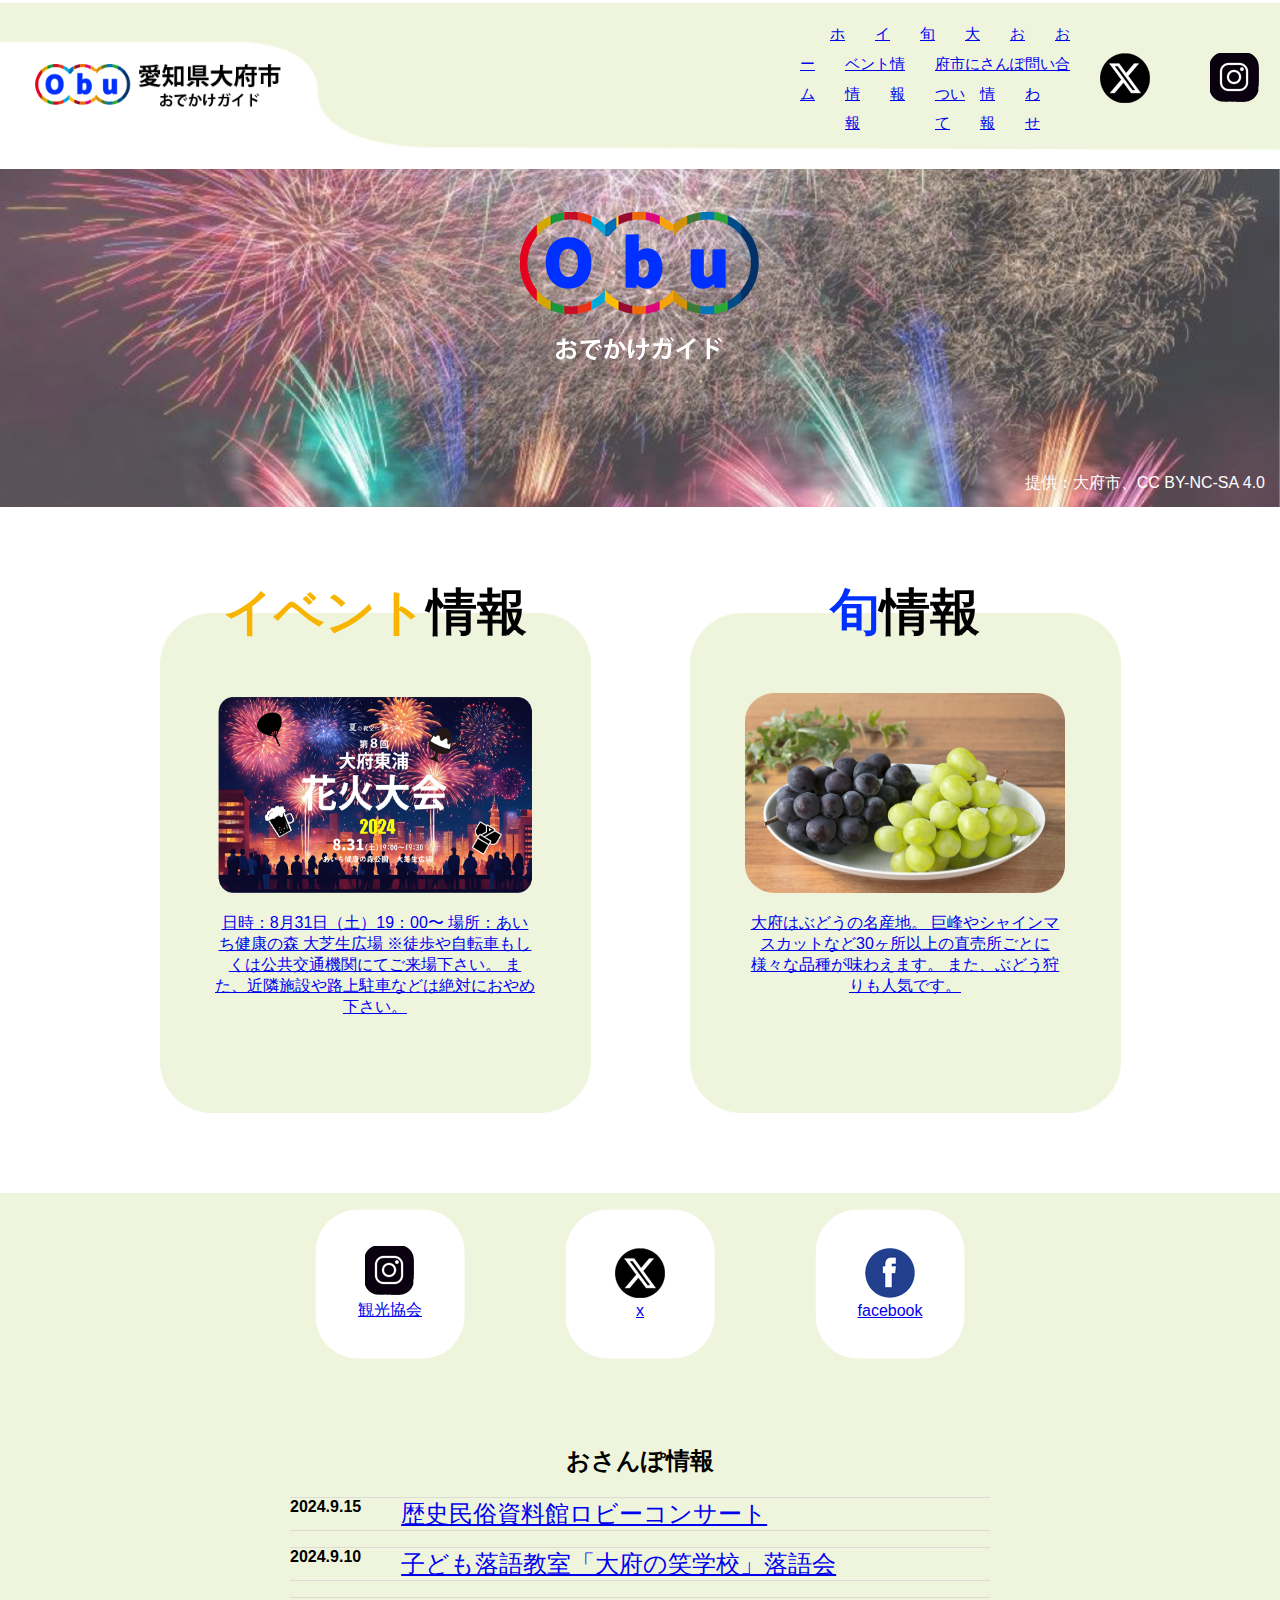
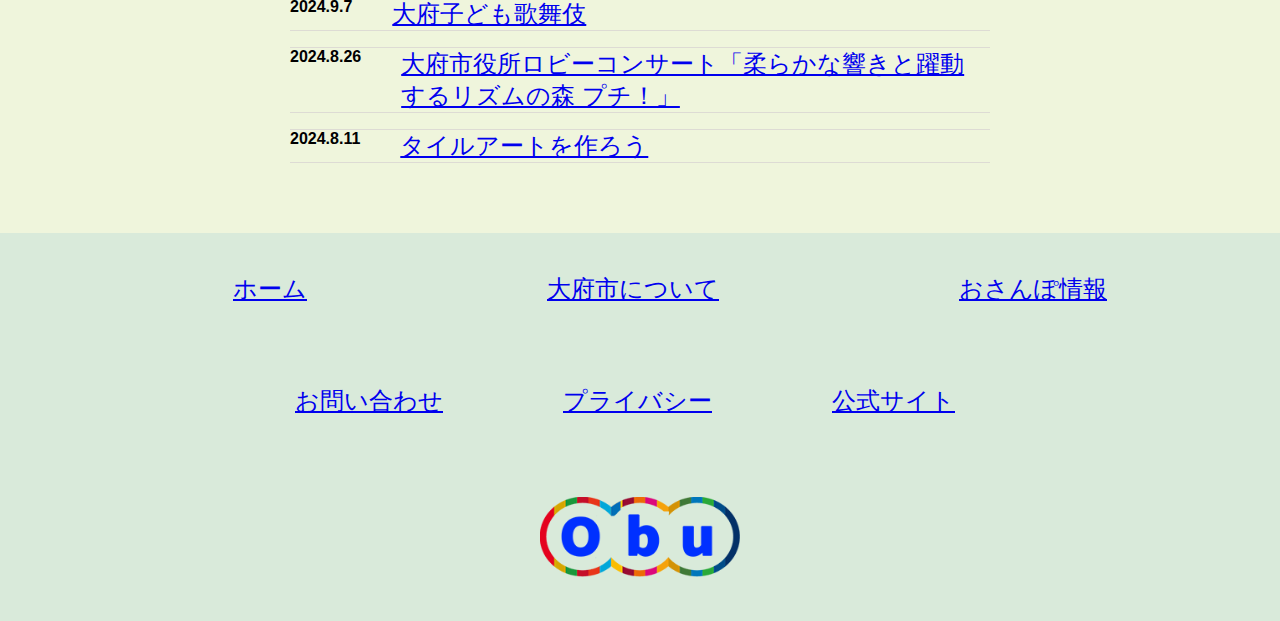
==== index.html @ 8e38e661 "初回コミット" ====
<!DOCTYPE html>
<html>
<head>
  <title>大府市～お出かけガイド～</title>
  <meta charset="UTF-8">
  <meta name="description" content="大府市の魅力を紹介します。">
  <meta name="viewport" content="width=device-width, initial-scale=1.0">
  <link rel="stylesheet" href="style.css">  
</head>
<body>
  <header>
    <div class="header-background">
      <a href="index.html"><img id="header-logo" src="images/logo2.png" alt="トップページに戻る"></a> 
      <nav id="headNavi">
        <ul id="siteNavi"> 
          <li>
            <a class="header-content" href="index.html">ホーム</a>
          </li>
          <li>
            <a class="header-content" href="event-info.html">イベント情報</a>
          </li>
          <li>
            <a class="header-content" href="syun-info.html">旬情報</a>
          </li>
          <li>
            <a class="header-content" href="obu-about.html">大府市について</a>
          </li>
          <li>
            <a class="header-content" href="walk-info.html">おさんぽ情報</a>
          </li>
          <li>
            <a class="header-content" href="contact.html">お問い合わせ</a>
          </li>
        </ul>
        <ul id="socialNavi">
          <li>
            <a href="https://x.com/obu_city"><img class="header-content" src="images/x.png" alt="x"></a>
          </li>
          <li>
            <a href="https://www.instagram.com/obu_city_official/"><img class="header-content" src="images/instagram.png" alt="instagram"></a>
          </li>
        </ul>
      </nav>
    </div>
  </header>
  <main>
  <div id="carousel">
    <div class="css-carousel-slider3">       
      <div class="slide-wrap-main">
          <div class="slide"><img src="images/hanabi.png" alt=""></div>
      </div>
      <div class="slide-wrap">
          <div class="slide"><img src="images/hanabi.png" alt=""></div>
          <div class="slide"><img src="images/obu-station.png" alt=""></div>
          <div class="slide"><img src="images/flower.png" alt=""></div>
      </div>
    </div>
    <div id="logo3">
      <img src="images/logo3.png" alt="ロゴ">
    </div>
    <div id="sponsor">
      <p>提供：大府市、CC BY-NC-SA 4.0</p>
    </div>
  </div>
    <article>
      <div class="info">
        <div class="info-event">
          <section class="info-content">
            <h2 class="info-title1"><span class="info-title-decoration1">イベント</span>情報</h2>
            <a href="event-info.html" class="event-page">
              <div>
                <img src="images/hanabi_fes.png" width="320" height="200" alt="花火大会">
                </svg>
              </div>
              <p>
                日時：8月31日（土）19：00〜
                場所：あいち健康の森  大芝生広場
                ※徒歩や自転車もしくは公共交通機関にてご来場下さい。
                また、近隣施設や路上駐車などは絶対におやめ下さい。
              </p>
            </a>
          </section>
        </div>
        <div class="info-event">
          <section class="info-content">
            <h2 class="info-title1"><span class="info-title-decoration2">旬</span>情報</h2>
            <a href="syun-info.html" class="event-page">
              <div>
                <img src="images/grapes.png" width="320" height="200" alt="花火大会">
                </svg>
              </div>
              <p>
                大府はぶどうの名産地。
                巨峰やシャインマスカットなど30ヶ所以上の直売所ごとに様々な品種が味わえます。
                また、ぶどう狩りも人気です。
              </p>
            </a>
          </section>
        </div>
      </div>
    </article>
    <article>
      <div id="walk-info">
        <div id="SNS-guide">
          <ul id="SNS-content1">
            <li class="SNS-content2">
              <a href="https://www.instagram.com/obukanko/">
                <img src="images/instagram.png" alt="観光協会"><br>
                観光協会
              </a>
            </li>
            <li class="SNS-content2">
              <a href="https://x.com/obu_city">
                <img src="images/x.png" alt="x"><br>
               x
              </a>
            </li>
            <li class="SNS-content2">
              <a href="https://www.facebook.com/city.OBU">
                <img src="images/facebook.png" alt="facebook"><br>
                facebook
              </a>
            </li>
          </ul>
        </div>
        <div class="walk-info-content">
          <h2>おさんぽ情報</h2>
          <section>
            <dl class="info-post">
              <dt>
                <em>2024.9.15</em>
              </dt>
              <dd>
                <a href="2024.9.15.html" class="info-post-content">歴史民俗資料館ロビーコンサート</a>
              </dd>                     
            </dl>
            <dl class="info-post">
              <dt>
                <em>2024.9.10</em>
              </dt>
              <dd>
                <a href="2024.9.15.html" class="info-post-content">子ども落語教室「大府の笑学校」落語会</a>
              </dd>                     
            </dl>
            <dl class="info-post">
              <dt>
                <em>2024.9.7</em>
              </dt>
              <dd>
                <a href="2024.9.15.html" class="info-post-content">大府子ども歌舞伎</a>
              </dd>                     
            </dl>
            <dl class="info-post">
              <dt>
                <em>2024.8.26</em>
              </dt>
              <dd>
                <a href="2024.9.15.html" class="info-post-content"> 大府市役所ロビーコンサート「柔らかな響きと躍動 するリズムの森 プチ！」</a>
              </dd>                     
            </dl> 
            <dl class="info-post">
              <dt>
                <em>2024.8.11</em>
              </dt>
              <dd>
                <a href="2024.9.15.html" class="info-post-content">タイルアートを作ろう</a>
              </dd>                     
            </dl>             
          </section>
        </div>
      </div>
    </article>
  </main>
  <footer>
    <ul>
      <li class="footer-li1">
        <a href="index.html" class="footer-content1">ホーム</a>
      </li>
      <li class="footer-li1">
        <a href="obu-about.html" class="footer-content1">大府市について</a>
      </li>
      <li class="footer-li1">
        <a href="walk-info.html" class="footer-content1">おさんぽ情報</a>
      </li>
    </ul>
    <ul>
      <li class="footer-li2">
        <a href="index.html" class="footer-content1">お問い合わせ</a>
      </li>
      <li class="footer-li2">
        <a href="index.html" class="footer-content1">プライバシー</a>
      </li>
      <li class="footer-li2">
        <a href="index.html" class="footer-content1">公式サイト</a>
      </li>
    </ul>
      <img src="images/logo.png" alt="ロゴ">
  </footer>
</body>
</html>
---- style.css ----
body {
  font-family: "Source Sans Pro", "Hiragino Kaku Gothic ProN", Meiryo, Arial, sans-serif;
  margin: 0;
  padding: 0;
  overflow-x: hidden;
  max-width: 1920px;
}

header {
  position: relative;
}

footer {
  background-color: #d9eada;
  text-align: center;
}

.header-background {
  background-image: url('images/header1.png');
  background-size: cover;
  background-position: center;
  width: 100%;
  padding: 20px;
  display: flex;
  justify-content: space-between;
  align-items: center;
}

#header-logo {
  height: 80px; 
  position: relative;
  top: 10px;
}

#headNavi {
  display: flex;
  justify-content: space-between;
  align-items: center;
  width: 100%;
}

#siteNavi {
  display: flex;
  font-size: 93%;
  line-height: 2;
  margin: 0;
  padding: 0;
  list-style-type: none;
  margin: 0 0 0 500px;
}

#socialNavi {
  display: flex;
  margin: 0 40px 0 0;
  padding: 0;
  list-style-type: none;
}

.header-content {
  margin: 0 30px; /* マージンを減らしてコンパクトに */
}

.header-content img {
  height: 30px; /* 必要に応じてサイズを調整 */
}


.css-carousel-slider3 {
  width: 100%;
  overflow: hidden;
  position: relative;
  margin: 10px auto;
}
.css-carousel-slider3 img {
  width: 100%;
  height: auto;
  vertical-align: top;
}

/* スライド設定 */
.css-carousel-slider3 .slide-wrap {
  width: 300%;
  position: absolute;
  display: flex;
  top: 0;
  left: 0;
  z-index: 0;
  animation: css-carousel-slider3 15s infinite;
  animation-delay: 2s;
}
.css-carousel-slider3 .slide-wrap-main {
  width: 100%;
  z-index: 1;
  animation: css-carousel-slider-main3 15s infinite;
  animation-delay: 2s;
}
.css-carousel-slider3 .slide {
  width: 100%;
}

#logo3 {
  height: 0px;
  text-align: center;
}

#logo3 > img {
  position: relative;
  top: -310px;
}

#sponsor {
  height: 0px;
  text-align: right;
  margin: 0 15px;
}

#sponsor > p {
  color: white;
  text-align: right;
  position: relative;
  top: -60px;

}

/* スライダーアニメーションの設定 */
@keyframes css-carousel-slider3 {
  0% { transform: translateX(0); }

  27.3% { transform: translateX(calc(1 / 3 * -100%)); }
  33.3% { transform: translateX(calc(1 / 3 * -100%)); }

  60.6% { transform: translateX(calc(2 / 3 * -100%)); }
  66.6% { transform: translateX(calc(2 / 3 * -100%)); }

  94% { transform: translateX(calc(3 / 3 * -100%)); }
  100% { transform: translateX(calc(3 / 3 * -100%)); }
}

@keyframes css-carousel-slider-main3 {
  0% { transform: translateX(100%); }
  66.6% { transform: translateX(100%); }
  94% { transform: translateX(0%);}
}

article {
  display: flex;
  justify-content: center; /* 横方向の中央揃え */
  flex-wrap: wrap;
}

.info {
  flex-direction: row;
  display: flex;
  justify-content: center; /* Ensure items are centered */
  margin: 80px;
  width: 100%;
}

.info-event {
  word-wrap: break-word;
  text-align: center;
  padding-right: 15px;
  padding-left: 15px;
  background-image: url(images/green-back.png);
  background-repeat:no-repeat;
  background-position: center;
  background-size:contain; 
  width: 500px;
  height: 500px;
  display: flex;
  flex-direction: column;
  align-items: center; /* 横方向の中央揃え */
}

.info-content {
  max-width: 100%;
  position: relative;
  top: -70px;
}

.info-title1{
  font-size: 50px;
  position: relative;
  font-weight: bold;
  top: -5px;
}

.info-title-decoration1 {
  color: #f8b500;
}

.info-title-decoration2 {
  color: #0030ff;
}

.event-page p {
  width: 320px;
}


#walk-info {
  width: 100%;
  background-color: #eff5dc;
  margin: 0px auto;
}

#SNS-guide {
  display: flex;
  justify-content: center;  /* 横方向の中央揃え */
  align-items: center;
  width: 100%;
}

#SNS-content1 {
  list-style-type: none;
  display: flex;
  justify-content: center;
  align-items: center;
  padding: 0;
}

.SNS-content2 {
  background-image: url(images/white-back.png);
  background-repeat:no-repeat;
  background-position: center;
  background-size:contain; 
  width: 150px;
  height: 150px;
  display: flex;
  align-items: center;
  justify-content: center;  /* 横方向の中央揃え */
  text-align: center;
  margin: 0 50px;
}

.walk-info-content {
  text-align: center;
  margin: 70px auto;
  width: 700px;
}

.info-post {
  display: flex;
  justify-content: left;
  border-top: 1px solid #dddbd4;
  border-bottom: 1px solid #dddbd4;
}

em {
  font-weight: bold;
  font-style: normal;
}

.info-post-content {
  font-size: 150%;
}

.walk-info-content > section {
  text-align: left;
}

footer > ul {
  list-style-type: none;
  display: flex;
  justify-content: center;
  margin: 0;
  padding: 0;
}

.footer-li1 {
  position: relative;
  left: 30px;
  margin: 40px 120px;
}

.footer-content1 {
  font-size: 24px;
}

.footer-li2 {
  position: relative;
  right: 15px;
  margin: 40px 60px;
}

footer > img {
  width: 200px;
  height: 80px;
  margin: 40px auto;
  padding: 0;
}
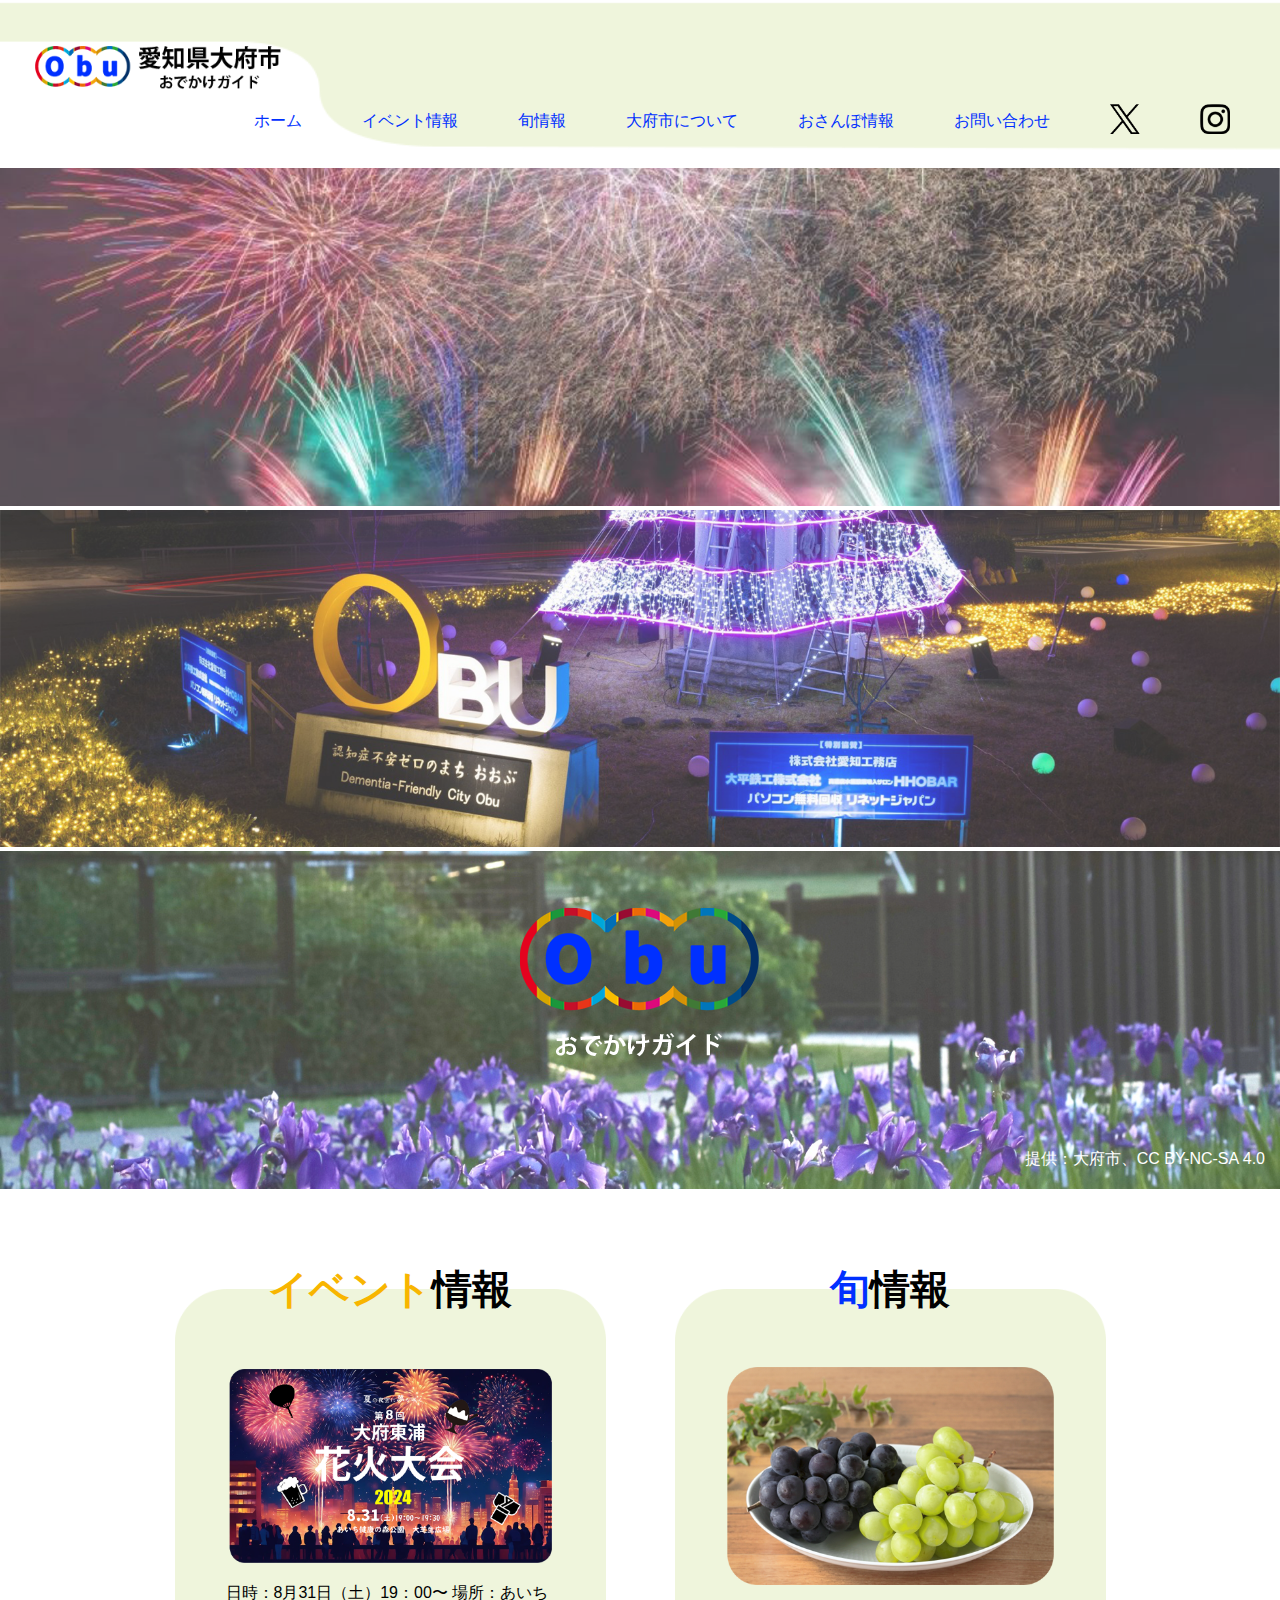
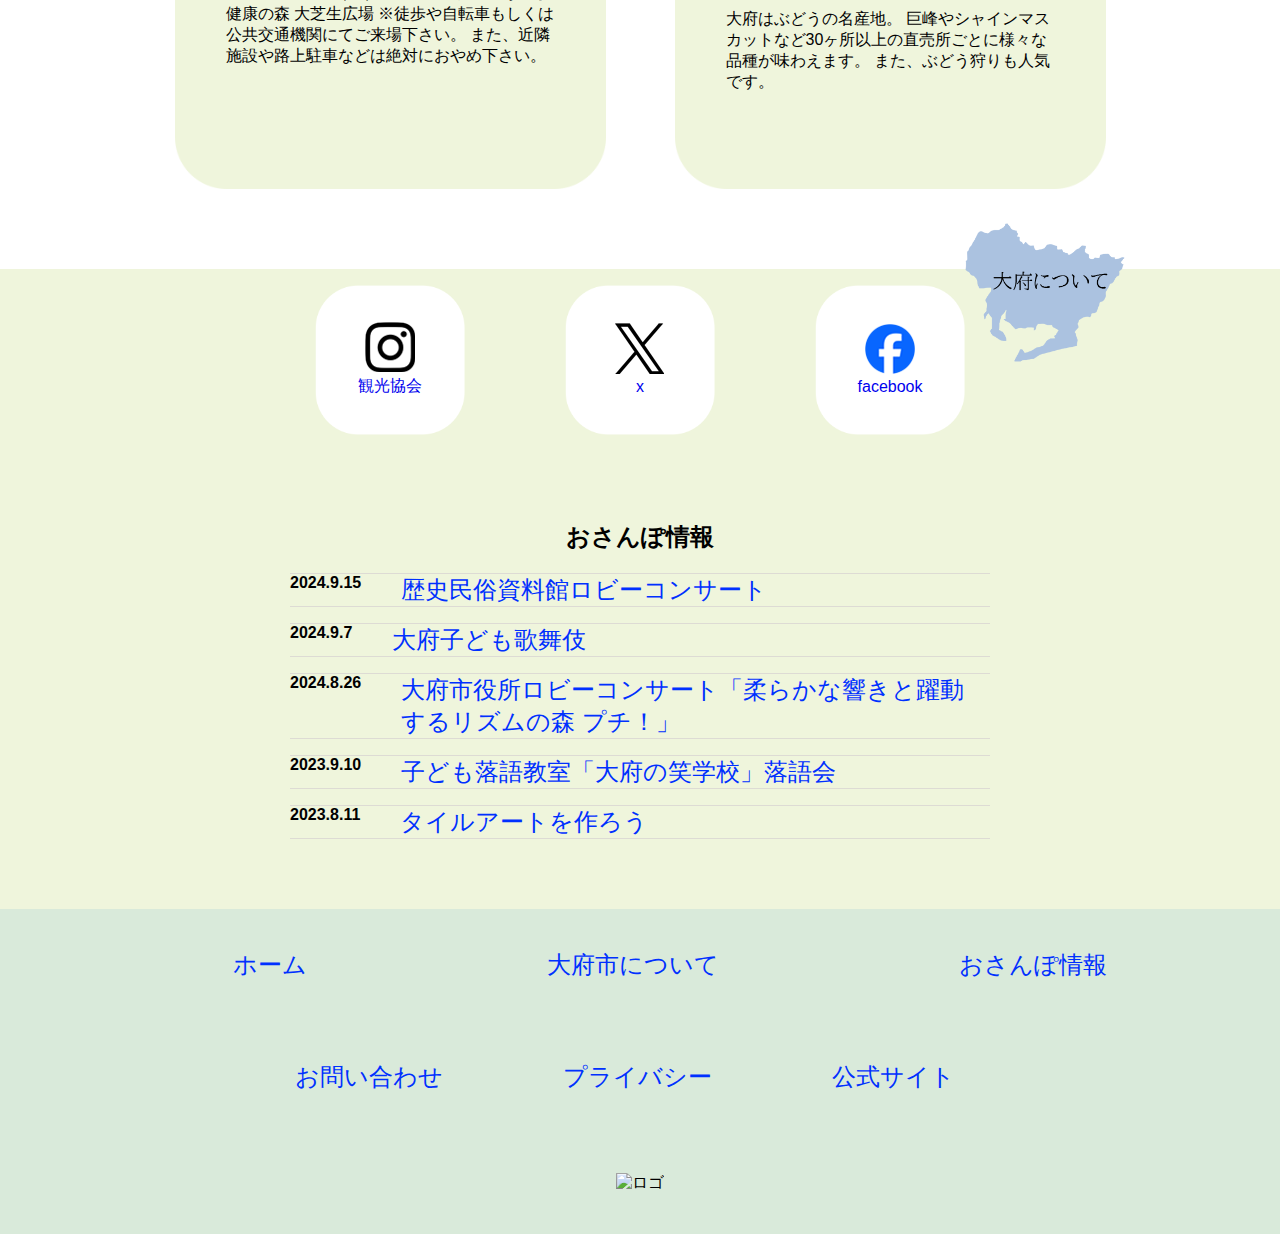
==== commit eeb9ca2e: "完成" ====
--- a/index.html
+++ b/index.html
@@ -5,28 +5,33 @@
   <meta charset="UTF-8">
   <meta name="description" content="大府市の魅力を紹介します。">
   <meta name="viewport" content="width=device-width, initial-scale=1.0">
-  <link rel="stylesheet" href="style.css">  
+  <link rel="stylesheet" href="style.css">
+  <!-- Add the slick-theme.css if you want default styling -->
+<link rel="stylesheet" type="text/css" href="https://cdn.jsdelivr.net/npm/slick-carousel@1.8.1/slick/slick.css"/>
+<!-- Add the slick-theme.css if you want default styling -->
+<link rel="stylesheet" type="text/css" href="https://cdn.jsdelivr.net/npm/slick-carousel@1.8.1/slick/slick-theme.css"/> 
 </head>
 <body>
   <header>
     <div class="header-background">
       <a href="index.html"><img id="header-logo" src="images/logo2.png" alt="トップページに戻る"></a> 
+      <!-- PC用ナビゲーション-->
       <nav id="headNavi">
         <ul id="siteNavi"> 
           <li>
             <a class="header-content" href="index.html">ホーム</a>
           </li>
           <li>
-            <a class="header-content" href="event-info.html">イベント情報</a>
-          </li>
-          <li>
-            <a class="header-content" href="syun-info.html">旬情報</a>
+            <a class="header-content" href="event-list.html">イベント情報</a>
+          </li>
+          <li>
+            <a class="header-content" href="syun-list.html">旬情報</a>
           </li>
           <li>
             <a class="header-content" href="obu-about.html">大府市について</a>
           </li>
           <li>
-            <a class="header-content" href="walk-info.html">おさんぽ情報</a>
+            <a class="header-content" href="2024.9.15.html">おさんぽ情報</a>
           </li>
           <li>
             <a class="header-content" href="contact.html">お問い合わせ</a>
@@ -34,27 +39,53 @@
         </ul>
         <ul id="socialNavi">
           <li>
-            <a href="https://x.com/obu_city"><img class="header-content" src="images/x.png" alt="x"></a>
-          </li>
-          <li>
-            <a href="https://www.instagram.com/obu_city_official/"><img class="header-content" src="images/instagram.png" alt="instagram"></a>
+            <a href="https://x.com/obu_city"><img class="header-content" src="images/x1.png" alt="x"></a>
+          </li>
+          <li>
+            <a href="https://www.instagram.com/obu_city_official/"><img class="header-content" src="images/instagram1.png" alt="instagram"></a>
           </li>
         </ul>
       </nav>
-    </div>
+      <!--スマホ用-->
+      <img id="menu-sp" src="images/menu-button.png" alt="ナビゲーションを開く" onclick="document.getElementById('nav-sp').style.display = 'block'">
+
+      <!--スマホ用ナビゲーション-->
+      <nav id="nav-sp">
+        <img id="close" src="images/close-button.png" alt="ナビゲーションを閉じる" onclick="document.getElementById('nav-sp').style.display = 'none'">
+        <a id="logo-sp" href="index.html" onclick="document.getElementById('nav-sp').style.display = 'none'"><img
+            src="images/logo2.png" alt="トップページに戻る"></a>
+        <a class="menu" href="index.html" onclick="document.getElementById('nav-sp').style.display = 'none'">ホーム</a>
+        <a class="menu" href="event-list.html" onclick="document.getElementById('nav-sp').style.display = 'none'">イベント情報</a>
+        <a class="menu" href="syun-list.html" onclick="document.getElementById('nav-sp').style.display = 'none'">旬情報</a>
+        <a class="menu" href="obu-about.html"
+          onclick="document.getElementById('nav-sp').style.display = 'none'">大府市について</a>
+        <a class="menu" href="2024.9.15.html"
+          onclick="document.getElementById('nav-sp').style.display = 'none'">おさんぽ情報</a>
+        <a class="menu" href="contact.html"
+          onclick="document.getElementById('nav-sp').style.display = 'none'">お問い合わせ</a>
+        <div id="sns">
+          <a href="https://x.com/obu_city"><img src="images/x1.png" alt="xのリンク"></a>
+          <a href="https://www.instagram.com/obu_city_official/"><img src="images/instagram1.png" alt="instagramのリンク"></a>
+        </div>
+      </nav>
+    </div>  
   </header>
   <main>
+    
   <div id="carousel">
-    <div class="css-carousel-slider3">       
-      <div class="slide-wrap-main">
-          <div class="slide"><img src="images/hanabi.png" alt=""></div>
-      </div>
-      <div class="slide-wrap">
-          <div class="slide"><img src="images/hanabi.png" alt=""></div>
-          <div class="slide"><img src="images/obu-station.png" alt=""></div>
-          <div class="slide"><img src="images/flower.png" alt=""></div>
-      </div>
-    </div>
+    <section id="carousel-section">
+      <div class="carousel">
+        <div>
+          <img class="carouselImg" src="images/hanabi.png">
+        </div>
+        <div>
+          <img class="carouselImg" src="images/obu-station.png">
+        </div>
+        <div>
+          <img class="carouselImg" src="images/flower.png">
+        </div>    
+      </div>  
+    </section>
     <div id="logo3">
       <img src="images/logo3.png" alt="ロゴ">
     </div>
@@ -69,8 +100,7 @@
             <h2 class="info-title1"><span class="info-title-decoration1">イベント</span>情報</h2>
             <a href="event-info.html" class="event-page">
               <div>
-                <img src="images/hanabi_fes.png" width="320" height="200" alt="花火大会">
-                </svg>
+                <img src="images/hanabi_fes.png"  alt="花火大会">
               </div>
               <p>
                 日時：8月31日（土）19：00〜
@@ -86,8 +116,7 @@
             <h2 class="info-title1"><span class="info-title-decoration2">旬</span>情報</h2>
             <a href="syun-info.html" class="event-page">
               <div>
-                <img src="images/grapes.png" width="320" height="200" alt="花火大会">
-                </svg>
+                <img src="images/grapes.png" width="100%" alt="花火大会">            
               </div>
               <p>
                 大府はぶどうの名産地。
@@ -99,19 +128,25 @@
         </div>
       </div>
     </article>
-    <article>
+    <div id="aichi-image-sp">
+      <a href="obu-about.html">大府について ></a>
+    </div>
+    <article id="walk-info-all">
       <div id="walk-info">
+        <div id="aichi-image">
+          <a href="obu-about.html"><img src="images/aichi.png"></a>
+        </div>
         <div id="SNS-guide">
           <ul id="SNS-content1">
             <li class="SNS-content2">
               <a href="https://www.instagram.com/obukanko/">
-                <img src="images/instagram.png" alt="観光協会"><br>
+                <img src="images/instagram1.png" alt="観光協会"><br>
                 観光協会
               </a>
             </li>
             <li class="SNS-content2">
               <a href="https://x.com/obu_city">
-                <img src="images/x.png" alt="x"><br>
+                <img src="images/x1.png" alt="x"><br>
                x
               </a>
             </li>
@@ -136,36 +171,36 @@
             </dl>
             <dl class="info-post">
               <dt>
-                <em>2024.9.10</em>
+                <em>2024.9.7</em>
+              </dt>
+              <dd>
+                <a href="2024.9.15.html" class="info-post-content">大府子ども歌舞伎</a>
+              </dd>                     
+            </dl>
+            <dl class="info-post">
+              <dt>
+                <em>2024.8.26</em>
+              </dt>
+              <dd>
+                <a href="2024.9.15.html" class="info-post-content"> 大府市役所ロビーコンサート「柔らかな響きと躍動 するリズムの森 プチ！」</a>
+              </dd>                     
+            </dl>
+            <dl class="info-post">
+              <dt>
+                <em>2023.9.10</em>
               </dt>
               <dd>
                 <a href="2024.9.15.html" class="info-post-content">子ども落語教室「大府の笑学校」落語会</a>
               </dd>                     
-            </dl>
-            <dl class="info-post">
-              <dt>
-                <em>2024.9.7</em>
-              </dt>
-              <dd>
-                <a href="2024.9.15.html" class="info-post-content">大府子ども歌舞伎</a>
-              </dd>                     
-            </dl>
-            <dl class="info-post">
-              <dt>
-                <em>2024.8.26</em>
-              </dt>
-              <dd>
-                <a href="2024.9.15.html" class="info-post-content"> 大府市役所ロビーコンサート「柔らかな響きと躍動 するリズムの森 プチ！」</a>
-              </dd>                     
-            </dl> 
-            <dl class="info-post">
-              <dt>
-                <em>2024.8.11</em>
+            </dl>  
+            <dl class="info-post">
+              <dt>
+                <em>2023.8.11</em>
               </dt>
               <dd>
                 <a href="2024.9.15.html" class="info-post-content">タイルアートを作ろう</a>
               </dd>                     
-            </dl>             
+            </dl>            
           </section>
         </div>
       </div>
@@ -180,21 +215,24 @@
         <a href="obu-about.html" class="footer-content1">大府市について</a>
       </li>
       <li class="footer-li1">
-        <a href="walk-info.html" class="footer-content1">おさんぽ情報</a>
+        <a href="2024.9.15.html" class="footer-content1">おさんぽ情報</a>
       </li>
     </ul>
     <ul>
       <li class="footer-li2">
-        <a href="index.html" class="footer-content1">お問い合わせ</a>
+        <a href="contact.html" class="footer-content1">お問い合わせ</a>
       </li>
       <li class="footer-li2">
-        <a href="index.html" class="footer-content1">プライバシー</a>
+        <a href="privacy.html" class="footer-content1">プライバシー</a>
       </li>
       <li class="footer-li2">
-        <a href="index.html" class="footer-content1">公式サイト</a>
+        <a href="https://www.city.obu.aichi.jp/" class="footer-content1">公式サイト</a>
       </li>
     </ul>
       <img src="images/logo.png" alt="ロゴ">
   </footer>
+  <script src="https://code.jquery.com/jquery-3.6.0.min.js" integrity="sha256-/xUj+3OJU5yExlq6GSYGSHk7tPXikynS7ogEvDej/m4=" crossorigin="anonymous"></script>
+  <script type="text/javascript" src="https://cdn.jsdelivr.net/npm/slick-carousel@1.8.1/slick/slick.min.js"></script>
+  <script src="script.js"></script>
 </body>
 </html>--- a/style.css
+++ b/style.css
@@ -6,15 +6,20 @@
   max-width: 1920px;
 }
 
-header {
-  position: relative;
+main {
+  margin-top: 10px;
+  width: 100%;
 }
 
 footer {
   background-color: #d9eada;
   text-align: center;
-}
-
+  max-width: 1920px;
+}
+
+@media screen and (min-width:768px) {
+
+  /*ホーム*/
 .header-background {
   background-image: url('images/header1.png');
   background-size: cover;
@@ -34,19 +39,19 @@
 
 #headNavi {
   display: flex;
-  justify-content: space-between;
+  justify-content: center;
   align-items: center;
   width: 100%;
+  
 }
 
 #siteNavi {
-  display: flex;
-  font-size: 93%;
-  line-height: 2;
+  width: 100%;
+  display: flex;
   margin: 0;
   padding: 0;
   list-style-type: none;
-  margin: 0 0 0 500px;
+  justify-content: right;
 }
 
 #socialNavi {
@@ -56,56 +61,41 @@
   list-style-type: none;
 }
 
+#socialNavi img {
+  width: 30px;
+  height: 30px;
+}
+
 .header-content {
   margin: 0 30px; /* マージンを減らしてコンパクトに */
+  text-decoration: none;
+  color: #0030ff;
 }
 
 .header-content img {
   height: 30px; /* 必要に応じてサイズを調整 */
 }
 
-
-.css-carousel-slider3 {
-  width: 100%;
-  overflow: hidden;
+.header-content:hover {
+  text-decoration: underline;
+}
+
+/* PC用カルーセル設定 */
+.carousel {
+  margin: 0 auto;
+}
+
+.carouselImg {
+  width: 100%;
+}
+
+#logo3 {
   position: relative;
-  margin: 10px auto;
-}
-.css-carousel-slider3 img {
-  width: 100%;
-  height: auto;
-  vertical-align: top;
-}
-
-/* スライド設定 */
-.css-carousel-slider3 .slide-wrap {
-  width: 300%;
-  position: absolute;
-  display: flex;
-  top: 0;
-  left: 0;
-  z-index: 0;
-  animation: css-carousel-slider3 15s infinite;
-  animation-delay: 2s;
-}
-.css-carousel-slider3 .slide-wrap-main {
-  width: 100%;
-  z-index: 1;
-  animation: css-carousel-slider-main3 15s infinite;
-  animation-delay: 2s;
-}
-.css-carousel-slider3 .slide {
-  width: 100%;
-}
-
-#logo3 {
+  top: -290px;
   height: 0px;
   text-align: center;
-}
-
-#logo3 > img {
-  position: relative;
-  top: -310px;
+  margin: 0px auto;
+  width: 100%;
 }
 
 #sponsor {
@@ -122,38 +112,20 @@
 
 }
 
-/* スライダーアニメーションの設定 */
-@keyframes css-carousel-slider3 {
-  0% { transform: translateX(0); }
-
-  27.3% { transform: translateX(calc(1 / 3 * -100%)); }
-  33.3% { transform: translateX(calc(1 / 3 * -100%)); }
-
-  60.6% { transform: translateX(calc(2 / 3 * -100%)); }
-  66.6% { transform: translateX(calc(2 / 3 * -100%)); }
-
-  94% { transform: translateX(calc(3 / 3 * -100%)); }
-  100% { transform: translateX(calc(3 / 3 * -100%)); }
-}
-
-@keyframes css-carousel-slider-main3 {
-  0% { transform: translateX(100%); }
-  66.6% { transform: translateX(100%); }
-  94% { transform: translateX(0%);}
-}
-
 article {
   display: flex;
   justify-content: center; /* 横方向の中央揃え */
   flex-wrap: wrap;
 }
 
+
 .info {
   flex-direction: row;
   display: flex;
   justify-content: center; /* Ensure items are centered */
   margin: 80px;
   width: 100%;
+  padding: 0;
 }
 
 .info-event {
@@ -165,7 +137,7 @@
   background-repeat:no-repeat;
   background-position: center;
   background-size:contain; 
-  width: 500px;
+  width: 470px;
   height: 500px;
   display: flex;
   flex-direction: column;
@@ -173,16 +145,17 @@
 }
 
 .info-content {
-  max-width: 100%;
+  width: 70%;
   position: relative;
-  top: -70px;
+  top: -45px;
+  text-align: center;
 }
 
 .info-title1{
-  font-size: 50px;
+  font-size: 40px;
   position: relative;
   font-weight: bold;
-  top: -5px;
+  top: -15px;
 }
 
 .info-title-decoration1 {
@@ -194,14 +167,47 @@
 }
 
 .event-page p {
-  width: 320px;
-}
-
+  width: 100%;
+  text-align: left;
+}
+
+.event-page {
+  text-decoration: none;
+  color: #000000;
+}
+
+.event-page:hover {
+  text-decoration: underline;
+}
+
+.event-page img {
+  width: 100%;
+  text-align: center;
+  margin: 0 auto;
+}
+
+#aichi-image {
+  width: 100%;
+  text-align: right;
+  height: 0px;
+}
+
+#aichi-image img {
+  margin-right: 150px;
+  width: 170px;
+  position: relative;
+  top: -50px;
+}
+
+#aichi-image-sp {
+  display: none;
+}
 
 #walk-info {
   width: 100%;
   background-color: #eff5dc;
   margin: 0px auto;
+  z-index: 10;
 }
 
 #SNS-guide {
@@ -231,6 +237,15 @@
   justify-content: center;  /* 横方向の中央揃え */
   text-align: center;
   margin: 0 50px;
+  text-decoration: none;
+}
+
+.SNS-content2 > a{
+  text-decoration: none;
+}
+
+.SNS-content2:hover {
+  text-decoration: underline;
 }
 
 .walk-info-content {
@@ -253,6 +268,12 @@
 
 .info-post-content {
   font-size: 150%;
+  color: #0030ff;
+  text-decoration: none;
+}
+
+.info-post-content:hover {
+  text-decoration: underline;
 }
 
 .walk-info-content > section {
@@ -275,6 +296,12 @@
 
 .footer-content1 {
   font-size: 24px;
+  text-decoration: none;
+  color: #0030ff;
+}
+
+.footer-content1:hover{
+  text-decoration: underline;
 }
 
 .footer-li2 {
@@ -288,4 +315,1237 @@
   height: 80px;
   margin: 40px auto;
   padding: 0;
+}
+
+/*大府市について*/
+#obu-about1 {
+  height: 626px;
+  background-image: url(images/park.png);
+  background-position: center;
+  text-align: center;
+  align-items: center;
+  width: 100%;
+}
+
+#obu-about1 > div {
+  text-align: center;
+  padding-top: 150px; /* h2の上に60pxの余白を追加 */
+  padding-bottom: 150px;
+  height: 300px;
+}
+
+#obu-content {
+  text-align: center;
+  margin: 0 auto;
+}
+
+#obu-content > p {
+  margin: 50px auto;
+  width: 55%;
+}
+
+.obu-title-sp {
+  display: none;
+}
+
+#obu-content-sp {
+  display: none;
+}
+
+#obu-about2 {
+  text-align: center;
+  background-color: #eff5dc;
+  width: 100%;
+}
+
+#obu-about2 > img {
+  width: 40%;
+  padding-top: 80px;
+}
+
+#obu-access {
+  width: 40%;
+  margin: 0 auto;
+  padding-bottom: 80px;
+}
+
+#obu-access h1 {
+  text-align: left;
+}
+
+#obu-access h2 {
+  background-color: #fdb448;
+  text-align: left;
+  padding: 12px;
+}
+
+#obu-access p {
+  list-style-type: none;
+  text-align: left;
+  font-size: 16px;
+}
+
+#obu-access li {
+  text-align: left;
+}
+
+.obu-train {
+  padding-bottom: 20px;
+}
+
+/*旬情報*/
+.syun_title {
+  background-image: url(images/grapes_back.png);
+  background-position: center;
+  height: 280px;
+  width: 100%;
+}
+
+.syun_title > h1 {
+  height: 100%;
+  width: 100%;
+  display: flex;
+  justify-content: center;
+  text-align: center;
+  align-items: center;
+}
+
+.syun_title span {
+  font-size: 72px;
+  margin-right: 20px;
+  margin-bottom: 20px;
+}
+
+.syun_content {
+  text-align: center;
+  width: 40%;
+  margin: 0 auto;
+}
+
+.syun_content > h2 {
+  background: linear-gradient(transparent 40%, #ffd800 40%);
+  text-align: left;
+  padding-left: 10px;
+  margin-top: 60px;
+  font-size: 40px;
+  width: 100%;
+}
+
+.syun_content > img {
+  width: 100%;
+}
+
+.syun_content > p {
+  text-align: left;
+  font-size: 18px;
+}
+
+.syun-button {
+  margin-top: 80px;
+  width: 100%;
+  text-align: center;
+  align-items: center;
+  display: flex;
+  justify-content: center;
+}
+
+.syun-button-front > a {
+  margin-left: 20px;
+}
+
+.syun-button img {
+  width: 15%;
+}
+
+.syun-button-front {
+  text-align: left;
+  
+}
+
+.syun-button-list {
+  text-align: center;
+  margin: 0 auto;
+  width: 50%;
+}
+
+.syun-button-next {
+  text-align: right;
+}
+
+.syun-button-next > a {
+  margin-right: 20px;
+}
+
+/*一覧*/
+.info-contentlist {
+  margin-top: 70px;
+  text-align: left;
+  width: 320px;
+}
+
+.syun_titlelist {
+  background-image: url(images/tebasaki_back.png);
+  background-position: center;
+  height: 280px;
+  width: 100%;
+}
+
+.syun_titlelist > h1 {
+  height: 100%;
+  width: 100%;
+  display: flex;
+  justify-content: center;
+  text-align: center;
+  align-items: center;
+}
+
+.syun_titlelist span {
+  font-size: 72px;
+  margin-right: 20px;
+  margin-bottom: 20px;
+}
+
+/*おさんぽ情報*/
+#obu-walk-info {
+  text-align: center;
+  margin: 80px auto 0 auto;
+}
+
+.kusa-img {
+  margin-top: 30px;
+  width: 100%;
+  position: relative;
+  top: 10px;
+}
+
+.kusa-img > img {
+  width: 100%;
+}
+
+.obu-walk-main {
+  background-color: #eff5dc;
+  width: 100%;
+}
+
+.obu-walk-main > div {
+  display: flex;
+  justify-content: center;
+  width: 70%;
+  margin: 0 auto;
+}
+
+.obu-walk-left {
+  text-align: left;
+  margin: 70px auto;
+  width: 60%;
+}
+
+.obu-walk-left > h2 {
+  color: #d40000;
+  font-size: 24px;
+}
+
+.obu-walk-left > img {
+  width: 60%;
+}
+
+.obu-walk-right {
+  text-align: right;
+  width: 20%;
+  margin: 70px auto;
+}
+
+.obu-walk-right h3 {
+  background-color: #ffae00;
+  padding: 10px;
+}
+
+.obu-walk-right > div {
+  text-align: center;
+}
+
+.obu-walk-right ul {
+  text-align: left;
+  list-style-type: none;
+  padding: 0;
+}
+
+.obu-walk-right li {
+  margin: 8px auto;
+}
+
+.obu-walk-right a {
+  text-decoration: none;
+  color: #0030ff;
+}
+
+.obu-walk-right a:hover {
+  text-decoration: underline;
+}
+
+/*お問い合わせ*/
+form {
+  width: 100%;
+  margin: 80px auto;
+}
+
+form > div {
+  width: 45%;
+  margin: 0 auto;
+  
+}
+
+.contact-title {
+  background-image: url(images/cabbage.png);
+  width: 100%;
+  text-align: center;
+  height: 280px;
+}
+
+.contact-title > h1 {
+  height: 100%;
+  width: 100%;
+  display: flex;
+  justify-content: center;
+  text-align: center;
+  align-items: center;
+}
+
+.contact-label {
+  display: flex;
+  justify-content: center;
+  margin: 40px auto;
+}
+
+.contact-label dt {
+  font-weight: bold;
+  float: left;
+  width: 36%;
+}
+
+.contact-label span {
+    float: right;
+    color: #fff;
+    font-size: 86%;
+    font-weight: normal;
+    padding: 0 .5em;
+    background: #bc3f3f;
+    border-radius: 5px;
+}
+
+.contact-label dd {
+  margin: 0;
+  padding-left: 35px;
+}
+
+.contact-textbox {
+  width: 100%;
+  padding: 2px 1%;
+  font-size: 120%;
+  margin: -10px auto 0;
+  border: 1px solid #b7b7b7;
+  background: #f8f8f8;
+  box-shadow: inset 1px 1px 1px #dfdfdf;
+}
+
+.contact-textarea {
+  width: 100%;
+  padding: 2px 1%;
+  font-size: 120%;
+  margin: -10px auto 0;
+  border: 1px solid #b7b7b7;
+  background: #f8f8f8;
+  box-shadow: inset 1px 1px 1px #dfdfdf;
+  height: 5em;
+}
+
+.contact-label2 {
+  display: flex;
+  justify-content: center;
+  margin: 40px auto 40px -40px;
+}
+
+.contact-label2 dt {
+  font-weight: bold;
+  float: left;
+  width: 36%;
+}
+
+.contact-label2 span {
+  float: right;
+    color: #fff;
+    font-size: 86%;
+    font-weight: normal;
+    padding: 0 .5em;
+    background: #bc3f3f;
+    border-radius: 5px;
+}
+
+.contact-label2 dd {
+  margin: 0;
+  padding-left: 35px;
+}
+
+.privacy a {
+  text-decoration: none;
+  color: #d40000;
+}
+
+.submit-button {
+  cursor: pointer;
+  font-size: 100%;
+  color: #fff;
+  padding: 1em 6em;
+  background: #bc3f3f;
+  border: 0;
+  border-radius: 5px;
+  width: 30%;
+}
+
+.submit {
+  width: 100%;
+  text-align: center;
+}
+
+/*プライバシー*/
+#privacy-title {
+  background-image: url(images/onion-back.png);
+  background-position: center;
+  height: 280px;
+  width: 100%;
+}
+
+#privacy-title > h1 {
+  height: 100%;
+  width: 100%;
+  display: flex;
+  justify-content: center;
+  text-align: center;
+  align-items: center;
+}
+
+#privacy-content {
+  margin: 80px auto;
+  width: 50%;
+}
+
+#privacy-content > section {
+  margin: 40px auto;
+}
+
+
+}
+
+
+
+@media screen and (max-width: 1375px) {
+  .header-background {
+    display: inline-block;
+  }
+}
+
+@media screen and (min-width: 1125px){
+  #menu-sp {
+    display: none;
+  }
+  
+  #nav-sp {
+    display: none;
+  }
+}
+
+@media screen and (max-width: 1125px){
+  #headNavi{
+    display: none;
+  }
+
+  #menu-sp {
+    float: right;
+    padding: 0;
+    margin-right: 40px;
+    transform: scale(1.5);
+  }
+
+  #nav-sp {
+    background-color: #eff5dc;
+    position: absolute;
+    left: 0;
+    top: 0;
+    height: 100%;
+    width: 100%;
+    display: none;
+    z-index: 100;
+  }
+
+  #close {
+    position: absolute;
+    top: 20px;
+    right: 20px;
+  }
+
+  #logo-sp {
+    margin: 60px 0 30px 20px;
+  }
+
+  #nav-sp > a {
+    display: block;
+  }
+  #nav-sp > a:link {
+    color: #0030ff;
+  }
+  #nav-sp > a:visited {
+    color: #0030ff;
+  }
+  #nav-sp > a:hover {
+    color: #0030ff;
+    text-decoration: underline;
+  }
+  #nav-sp > a:active {
+    color: #0030ff;
+  }
+  #nav-sp > .menu {
+    text-decoration: none;
+    display: block;
+    margin: 0 20px 0 20px;
+    height: 44px;
+    font-size: 16px;
+    background-image: url("images/arrow.png");
+    background-repeat: no-repeat;
+    background-position: right top;
+  }
+
+  #sns a {
+    margin-left: 20px;
+  }
+
+  .footer-li1 {
+    margin: 40px 60px;
+  }
+
+  .footer-li2 {
+    margin: 40px 30px;
+  }
+
+  #logo3 {
+    transform: scale(0.75);
+    margin-top: 100px;
+  }
+
+  #aichi-image {
+    width: 100%;
+    text-align: right;
+    height: 0px;
+  }
+
+  #aichi-image a {
+    text-align: right;
+  }
+  
+  #aichi-image img {
+    margin: 0 auto;
+    width: 90px;
+    position: relative;
+    top: -20px;
+  }
+
+  .obu-walk-main > div {
+    display: flex;
+    justify-content: center;
+    width: 100%;
+    margin: 0 auto;
+  }
+}
+
+@media screen and (max-width: 768px){
+  .header-background {
+    background-image: url('images/header1.png');
+    background-size: cover;
+    background-position: center;
+    width: 100%;
+    padding: 20px;
+    display: flex;
+    justify-content: space-between;
+    align-items: center;
+  }
+  
+  .header-background > a {
+    width: 50%;
+  }
+
+  #header-logo {
+    width: 100%;
+  }
+
+  #menu-sp {
+    position: absolute;
+    top: 20px;
+    right: 20px;
+    padding: 0;
+    margin-right: 0px;
+    transform: scale(1.5);
+  }
+
+  .carousel {
+    margin: 0 auto 80px auto;
+  }
+  
+  .carouselImg {
+    width: 100%;
+  }
+
+  #logo3 {
+    width: 30%;
+    margin: 0 auto;
+    text-align: center;
+    height: 0px;
+    position: relative;
+    top: -200px;
+  }
+
+  #logo3 > img {
+    width: 100%;
+    
+  }
+
+  #sponsor {
+    display: none;
+  }
+
+  article {
+    width: 100%;
+    display: inline-block;
+    justify-content: center; /* 横方向の中央揃え */
+    flex-wrap: wrap;
+    
+  }
+  
+  .info {
+    flex-direction: row;
+    display: inline-block;
+    justify-content: center; /* Ensure items are centered */
+    margin: 0 auto;
+    width: 100%;
+  }
+  
+  .info-event {
+    word-wrap: break-word;
+    text-align: center;
+    background-image: url(images/green-back.png);
+    background-repeat:no-repeat;
+    background-position: center;
+    background-size:contain; 
+    width: 100%;
+    height: 500px;
+    display: flex;
+    flex-direction: column;
+    align-items: center; /* 横方向の中央揃え */
+    margin: 40px auto;
+  }
+  
+  .info-content {
+    width: 80%;
+    position: relative;
+    top: -20px;
+  }
+  
+  .info-title1{
+    font-size: 40px;
+    position: relative;
+    font-weight: bold;
+    top: -35px;
+    width: 100%;
+  }
+  
+  .info-title-decoration1 {
+    color: #f8b500;
+  }
+  
+  .info-title-decoration2 {
+    color: #0030ff;
+  }
+
+  .event-page {
+    text-decoration: none;
+    color: #000000;
+  }
+
+  .event-page:hover {
+    text-decoration: underline;
+  }
+  
+  .event-page p {
+    width: 55%;
+    margin: 0 auto;
+  }
+
+  .event-page > div {
+    width: 500px;
+    margin: 0 auto;
+    text-align: center;
+  }
+  
+  .event-page img {
+    width: 60%;
+    text-align: center;
+    margin: 0 auto;
+  }
+
+  #aichi-image {
+    display: none;
+  }
+
+  #aichi-image-sp a {
+    width: 80%;
+    text-decoration: none;
+    color: #000000;
+    font-size: 20px;
+  }
+
+  #aichi-image-sp {
+    text-align: center;
+    background-color: #abc2e0;
+    background-position: center;
+    width: 80%;
+    margin: 50px auto;
+    border-radius: 5px;
+    padding: 10px;
+  }
+
+  #walk-info-all {
+    background-color: #eff5dc;
+  }
+
+  #SNS-guide {
+    display: flex;
+    justify-content: center;  /* 横方向の中央揃え */
+    align-items: center;
+    width: 100%;
+    
+  }
+
+  #walk-info {
+    width: 100%;
+    background-color: #eff5dc;
+    margin: 0px auto;
+    z-index: 10;
+  }
+
+  #SNS-content1 {
+    list-style-type: none;
+    display: flex;
+    justify-content: center;
+    align-items: center;
+    padding: 0;
+    width: 100%;
+  }
+
+  .SNS-content2 {
+    background-image: url(images/white-back.png);
+    background-repeat:no-repeat;
+    background-position: center;
+    background-size:contain; 
+    width: 150px;
+    height: 150px;
+    display: flex;
+    align-items: center;
+    justify-content: center;  /* 横方向の中央揃え */
+    text-align: center;
+    margin: 0 50px;
+  }
+
+  .SNS-content2 a {
+    text-decoration: none;
+  }
+
+  .SNS-content2 a:hover {
+    text-decoration: underline;
+  }
+
+  .SNS-content2 img{
+    width: 60%;
+  }
+
+  .walk-info-content {
+    text-align: center;
+    margin: 70px auto 0 auto;
+    width: 80%;
+  }
+  
+  .info-post {
+    display: flex;
+    justify-content: left;
+    border-top: 1px solid #dddbd4;
+    border-bottom: 1px solid #dddbd4;
+    width: 100%;
+  }
+  
+  em {
+    font-weight: bold;
+    font-style: normal;
+    width: 100%;
+  }
+  
+  .info-post-content {
+    font-size: 150%;
+    color: #0030ff;
+    text-decoration: none;
+  }
+
+  .info-post-content:hover{
+    text-decoration: underline;
+  }
+
+  .info-contentlist {
+    margin: 70px auto 0 auto;
+    width: 80%;
+  }
+
+  .syun_titlelist {
+    background-image: url(images/tebasaki_back.png);
+    background-position: center;
+    height: 280px;
+    width: 100%;
+  }
+  
+  .syun_titlelist > h1 {
+    height: 100%;
+    width: 100%;
+    display: flex;
+    justify-content: center;
+    text-align: center;
+    align-items: center;
+  }
+  
+  .syun_titlelist span {
+    font-size: 72px;
+    margin-right: 20px;
+    margin-bottom: 20px;
+  }
+  
+  .walk-info-content > section {
+    text-align: left;
+  }
+
+  footer > ul {
+    list-style-type: none;
+    display: flex;
+    justify-content: center;
+    margin: 0;
+    padding: 0;
+  }
+  
+  .footer-li1 {
+    display: none;
+  }
+  
+  .footer-li2 {
+    position: relative;
+    margin: 80px 40px 0 40px;
+    width: 100%;
+  }
+
+  .footer-content1 {
+    text-decoration: none;
+    color: #0030ff;
+  }
+
+  .footer-content1:hover {
+    text-decoration: underline;
+  }
+  
+  footer > img {
+    width: 20%;
+    height: 10%;
+    margin: 60px auto 20px auto;
+    padding: 0;
+  }
+
+  .syun_title {
+    background-image: url(images/grapes_back.png);
+    background-position: center;
+    height: 280px;
+    width: 100%;
+  }
+  
+  .syun_title > h1 {
+    height: 100%;
+    width: 100%;
+    display: flex;
+    justify-content: center;
+    text-align: center;
+    align-items: center;
+  }
+  
+  .syun_title span {
+    font-size: 72px;
+    margin-right: 20px;
+    margin-bottom: 20px;
+  }
+  
+  .syun_content {
+    text-align: center;
+    width: 90%;
+    margin: 0 auto;
+  }
+  
+  .syun_content > h2 {
+    background: linear-gradient(transparent 40%, #ffd800 40%);
+    text-align: left;
+    padding-left: 10px;
+    margin-top: 60px;
+    font-size: 40px;
+    width: 100%;
+  }
+  
+  .syun_content > img {
+    width: 100%;
+  }
+  
+  .syun_content > p {
+    text-align: left;
+    font-size: 18px;
+  }
+  
+  .syun-button {
+    margin-top: 80px;
+    width: 100%;
+    text-align: center;
+    align-items: center;
+    display: flex;
+    justify-content: center;
+  }
+  
+  .syun-button-front > a {
+    margin-left: 20px;
+  }
+  
+  .syun-button img {
+    width: 25%;
+  }
+  
+  .syun-button-front {
+    text-align: left;
+    
+  }
+  
+  .syun-button-list {
+    text-align: center;
+    margin: 0 auto;
+    width: 30%;
+  }
+  
+  .syun-button-next {
+    text-align: right;
+  }
+  
+  .syun-button-next > a {
+    margin-right: 20px;
+  }
+
+  #obu-about1 {
+    display: none;
+  }
+  
+  #obu-about1 > div {
+    text-align: center;
+    margin: 0 auto;
+    width: 100%;
+  }
+
+  .obu-title-sp {
+    margin: 0 auto;
+    width: 100%;
+    background-image: url(images/park.png);
+    background-position: center;
+  }
+  
+  #obu-content {
+    display: none;
+  }
+  
+  #obu-content > p {
+    display: none;
+  }
+
+  #obu-content-sp {
+    text-align: center;
+    margin: 0 auto 0 auto;
+    width: 90%;
+  }
+
+  #obu-content-sp > p {
+    padding-top: 20px;
+  }
+  
+  #obu-about2 {
+    text-align: center;
+    background-color: #eff5dc;
+    width: 100%;
+  }
+  
+  #obu-about2 > img {
+    width: 60%;
+    padding-top: 80px;
+  }
+  
+  #obu-access {
+    width: 75%;
+    margin: 0 auto;
+    padding-bottom: 80px;
+  }
+  
+  #obu-access h1 {
+    text-align: left;
+  }
+  
+  #obu-access h2 {
+    background-color: #fdb448;
+    text-align: left;
+    padding: 12px;
+  }
+  
+  #obu-access p {
+    list-style-type: none;
+    text-align: left;
+    font-size: 16px;
+  }
+  
+  #obu-access li {
+    text-align: left;
+  }
+  
+  .obu-train {
+    padding-bottom: 20px;
+  }
+
+  /*おさんぽ情報*/
+#obu-walk-info {
+  text-align: center;
+  margin: 80px auto 0 auto;
+}
+
+.pc {
+  width: 100%;
+}
+
+.pc > img {
+  width: 80%;
+}
+
+.kusa-img {
+  margin-top: 30px;
+  width: 100%;
+  position: relative;
+  top: 10px;
+}
+
+.kusa-img > img {
+  width: 100%;
+}
+
+.obu-walk-main {
+  background-color: #eff5dc;
+  width: 100%;
+  text-align: center;
+}
+
+.obu-walk-main > div {
+  display: inline-block;
+  justify-content: center;
+  width: 80%;
+  margin: 0 auto;
+}
+
+.obu-walk-left {
+  text-align: left;
+  margin: 70px auto;
+  width: 100%;
+}
+
+.obu-walk-left > h2 {
+  color: #d40000;
+  font-size: 24px;
+}
+
+.obu-walk-left > img {
+  width: 60%;
+}
+
+.obu-walk-right {
+  text-align: right;
+  width: 100%;
+  margin: 70px auto;
+}
+
+.obu-walk-right h3 {
+  background-color: #ffae00;
+  padding: 10px;
+}
+
+.obu-walk-right > div {
+  text-align: center;
+}
+
+.obu-walk-right ul {
+  text-align: left;
+  list-style-type: none;
+  padding: 0;
+}
+
+.obu-walk-right li {
+  margin: 8px auto;
+}
+
+.obu-walk-right a {
+  text-decoration: none;
+  color: #0030ff;
+}
+
+/*お問い合わせ*/
+form {
+  width: 100%;
+  margin: 80px auto;
+}
+
+form > div {
+  width: 80%;
+  margin: 0 auto;
+  padding: 0;
+}
+
+.contact-title {
+  background-image: url(images/cabbage.png);
+  width: 100%;
+  text-align: center;
+  height: 280px;
+}
+
+.contact-title > h1 {
+  height: 100%;
+  width: 100%;
+  display: flex;
+  justify-content: center;
+  text-align: center;
+  align-items: center;
+}
+
+.contact-label {
+  display: inline-block;
+  margin: 40px auto;
+}
+
+.contact-label dt {
+  font-weight: bold;
+  float: left;
+  width: 70%;
+}
+
+.contact-label span {
+    float: right;
+    color: #fff;
+    font-size: 86%;
+    font-weight: normal;
+    padding: 0 .5em;
+    background: #bc3f3f;
+    border-radius: 5px;
+}
+
+.contact-label dd {
+  margin: 30px auto;
+}
+
+.contact-textbox {
+  width: 100%;
+  padding: 2px 1%;
+  font-size: 120%;
+  margin: -10px auto 0;
+  border: 1px solid #b7b7b7;
+  background: #f8f8f8;
+  box-shadow: inset 1px 1px 1px #dfdfdf;
+}
+
+.contact-textarea {
+  width: 100%;
+  padding: 2px 1%;
+  font-size: 120%;
+  margin: -10px auto 0;
+  border: 1px solid #b7b7b7;
+  background: #f8f8f8;
+  box-shadow: inset 1px 1px 1px #dfdfdf;
+  height: 5em;
+}
+
+.contact-label2 {
+  display: flex;
+  justify-content: center;
+  margin: 40px auto 40px -40px;
+}
+
+.contact-label2 dt {
+  font-weight: bold;
+  float: left;
+  width: 10%;
+}
+
+.contact-label2 span {
+  float: right;
+  color: #fff;
+  font-size: 86%;
+  font-weight: normal;
+  padding: 0 .5em;
+  background: #bc3f3f;
+  border-radius: 5px;
+}
+
+.contact-label2 dd {
+  margin: 0;
+}
+
+.privacy a {
+  text-decoration: none;
+  color: #d40000;
+}
+
+.submit-button {
+  cursor: pointer;
+  font-size: 100%;
+  color: #fff;
+  padding: 1em 6em;
+  background: #bc3f3f;
+  border: 0;
+  border-radius: 5px;
+  width: 30%;
+}
+
+.submit {
+  width: 100%;
+  text-align: center;
+}
+
+/*プライバシー*/
+#privacy-title {
+  background-image: url(images/onion-back.png);
+  background-position: center;
+  height: 280px;
+  width: 100%;
+}
+
+#privacy-title > h1 {
+  height: 100%;
+  width: 100%;
+  display: flex;
+  justify-content: center;
+  text-align: center;
+  align-items: center;
+}
+
+#privacy-content {
+  margin: 80px auto;
+  width: 90%;
+}
+
+#privacy-content > section {
+  margin: 40px auto;
+  width: 100%;
+}
 }